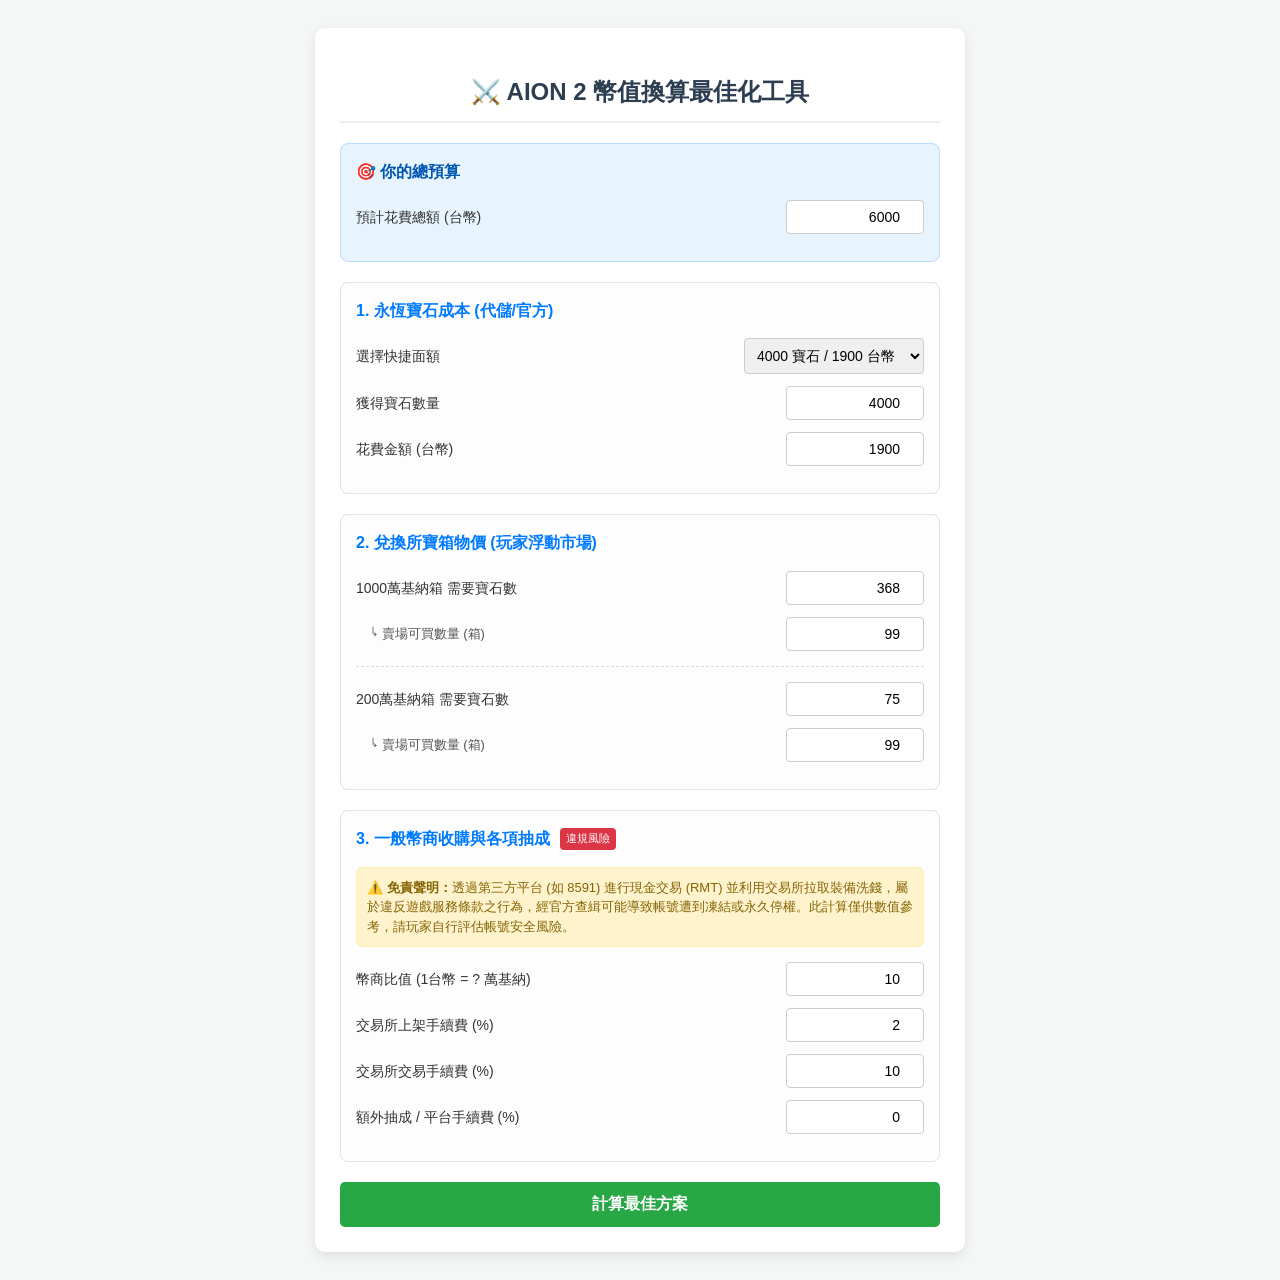
==== nca2-coin-tool/index.html @ c1eca9fd "refactor: 將 coin.html 遷移至 nca2-coin-tool/ 並新增專案總覽 README" ====
<!DOCTYPE html>
<html lang="zh-TW">
<head>
    <meta charset="UTF-8">
    <meta name="viewport" content="width=device-width, initial-scale=1.0">
    <title>AION 2 幣值換算最佳化工具</title>
    <style>
        body {
            font-family: 'Segoe UI', Tahoma, Geneva, Verdana, sans-serif;
            background-color: #f4f7f6;
            color: #333;
            line-height: 1.6;
            padding: 20px;
        }
        .container {
            max-width: 600px;
            margin: 0 auto;
            background: #fff;
            padding: 25px;
            border-radius: 10px;
            box-shadow: 0 4px 12px rgba(0,0,0,0.1);
        }
        h2 {
            text-align: center;
            color: #2c3e50;
            margin-bottom: 20px;
            border-bottom: 2px solid #eee;
            padding-bottom: 10px;
        }
        .section {
            margin-bottom: 20px;
            padding: 15px;
            background-color: #fdfdfd;
            border: 1px solid #e1e4e8;
            border-radius: 8px;
        }
        .section-title {
            font-weight: bold;
            color: #007bff;
            margin-bottom: 15px;
            display: flex;
            align-items: center;
            flex-wrap: wrap;
        }
        .warning-badge {
            background-color: #dc3545;
            color: white;
            font-size: 11px;
            padding: 2px 6px;
            border-radius: 4px;
            margin-left: 10px;
            font-weight: normal;
        }
        .warning-box {
            background-color: #fff3cd;
            color: #856404;
            border: 1px solid #ffeeba;
            padding: 10px;
            border-radius: 5px;
            font-size: 13px;
            margin-bottom: 15px;
            line-height: 1.5;
        }
        .form-group {
            margin-bottom: 12px;
            display: flex;
            align-items: center;
            justify-content: space-between;
        }
        label {
            flex: 1;
            font-size: 14px;
        }
        input[type="number"] {
            width: 120px;
            padding: 8px;
            border: 1px solid #ccc;
            border-radius: 4px;
            text-align: right;
            font-size: 14px;
        }
        select {
            width: 180px; 
            padding: 8px;
            border: 1px solid #ccc;
            border-radius: 4px;
            font-size: 14px;
        }
        .main-budget {
            background-color: #e8f4fd;
            border-color: #b8daff;
        }
        button {
            width: 100%;
            padding: 12px;
            background-color: #28a745;
            color: white;
            border: none;
            border-radius: 5px;
            font-size: 16px;
            cursor: pointer;
            transition: background-color 0.3s;
            font-weight: bold;
        }
        button:hover {
            background-color: #218838;
        }
        #result-area {
            display: none;
            margin-top: 25px;
            padding: 15px;
            border-radius: 8px;
            background-color: #e9ecef;
        }
        .result-item {
            margin-bottom: 12px;
            padding: 15px;
            background: #fff;
            border-left: 5px solid #6c757d;
            border-radius: 4px;
            font-size: 15px;
        }
        .highlight {
            border-left: 5px solid #28a745;
            background-color: #f8fff9;
        }
        .highlight-title {
            font-weight: bold;
            color: #28a745;
            font-size: 16px;
            margin-bottom: 5px;
        }
        .normal-title {
            font-weight: bold;
            color: #495057;
            margin-bottom: 5px;
        }
        .number {
            font-family: monospace;
            font-size: 18px;
            color: #0056b3;
            font-weight: bold;
        }
        .sub-text {
            font-size: 13px;
            color: #666;
            margin-top: 5px;
            line-height: 1.4;
        }
        .danger-text {
            color: #dc3545;
            font-weight: bold;
        }
        .indent-label {
            color: #555;
            padding-left: 15px;
            font-size: 13px;
        }
        .remain-text {
            color: #28a745;
            font-weight: bold;
        }
    </style>
</head>
<body>

<div class="container">
    <h2>⚔️ AION 2 幣值換算最佳化工具</h2>

    <div class="section main-budget">
        <span class="section-title" style="color: #0056b3;">🎯 你的總預算</span>
        <div class="form-group">
            <label>預計花費總額 (台幣)</label>
            <input type="number" id="targetBudget" value="6000" step="100">
        </div>
    </div>

    <div class="section">
        <span class="section-title">1. 永恆寶石成本 (代儲/官方)</span>
        <div class="form-group">
            <label>選擇快捷面額</label>
            <select id="gemPreset" onchange="updateGemInputs()">
                <option value="4000,1900">4000 寶石 / 1900 台幣</option>
                <option value="2000,950">2000 寶石 / 950 台幣</option>
                <option value="1000,475">1000 寶石 / 475 台幣</option>
                <option value="400,190">400 寶石 / 190 台幣</option>
                <option value="custom">自訂輸入</option>
            </select>
        </div>
        <div class="form-group">
            <label>獲得寶石數量</label>
            <input type="number" id="gemAmount" value="4000" step="10">
        </div>
        <div class="form-group">
            <label>花費金額 (台幣)</label>
            <input type="number" id="gemPrice" value="1900" step="10">
        </div>
    </div>

    <div class="section">
        <span class="section-title">2. 兌換所寶箱物價 (玩家浮動市場)</span>
        <div class="form-group">
            <label>1000萬基納箱 需要寶石數</label>
            <input type="number" id="box10mGems" value="368" step="1">
        </div>
        <div class="form-group">
            <label class="indent-label">↳ 賣場可買數量 (箱)</label>
            <input type="number" id="box10mQty" value="99" step="1">
        </div>
        <div style="border-top: 1px dashed #ddd; margin: 15px 0;"></div>
        <div class="form-group">
            <label>200萬基納箱 需要寶石數</label>
            <input type="number" id="box2mGems" value="75" step="1">
        </div>
        <div class="form-group">
            <label class="indent-label">↳ 賣場可買數量 (箱)</label>
            <input type="number" id="box2mQty" value="99" step="1">
        </div>
    </div>

    <div class="section">
        <span class="section-title">
            3. 一般幣商收購與各項抽成 
            <span class="warning-badge">違規風險</span>
        </span>
        <div class="warning-box">
            <b>⚠️ 免責聲明：</b>透過第三方平台 (如 8591) 進行現金交易 (RMT) 並利用交易所拉取裝備洗錢，屬於違反遊戲服務條款之行為，經官方查緝可能導致帳號遭到凍結或永久停權。此計算僅供數值參考，請玩家自行評估帳號安全風險。
        </div>
        <div class="form-group">
            <label>幣商比值 (1台幣 = ? 萬基納)</label>
            <input type="number" id="coinSellerRate" value="10" step="0.1">
        </div>
        <div class="form-group">
            <label>交易所上架手續費 (%)</label>
            <input type="number" id="listingFee" value="2" step="1">
        </div>
        <div class="form-group">
            <label>交易所交易手續費 (%)</label>
            <input type="number" id="transactionFee" value="10" step="1">
        </div>
        <div class="form-group">
            <label>額外抽成 / 平台手續費 (%)</label>
            <input type="number" id="extraFee" value="0" step="1" placeholder="例如8591的6%">
        </div>
    </div>

    <button onclick="calculate()">計算最佳方案</button>

    <div id="result-area">
        <h3 style="margin-top:0; color:#333; font-size: 18px;">分析結果 (總預算 <span id="displayBudget"></span> 台幣)</h3>
        <div id="res-mixed" class="result-item"></div>
        <div id="res-10m" class="result-item"></div>
        <div id="res-2m" class="result-item"></div>
        <div id="res-seller" class="result-item"></div>
    </div>
</div>

<script>
    function updateGemInputs() {
        const preset = document.getElementById('gemPreset').value;
        if (preset !== 'custom') {
            const values = preset.split(',');
            document.getElementById('gemAmount').value = values[0];
            document.getElementById('gemPrice').value = values[1];
        }
    }

    window.onload = function() {
        const inputs = ['targetBudget', 'gemPreset', 'gemAmount', 'gemPrice', 'box10mGems', 'box10mQty', 'box2mGems', 'box2mQty', 'coinSellerRate', 'listingFee', 'transactionFee', 'extraFee'];
        inputs.forEach(id => {
            const savedValue = localStorage.getItem(id);
            if (savedValue !== null) {
                const el = document.getElementById(id);
                if (id === 'gemPreset' && savedValue === '4000,1700') {
                    el.value = '4000,1900';
                } else if (id === 'gemPrice' && savedValue === '1700') {
                    el.value = '1900';
                } else {
                    el.value = savedValue;
                }
            }
        });
    };

    function calculate() {
        const targetBudget = parseFloat(document.getElementById('targetBudget').value) || 6000;
        
        const gemAmount = parseFloat(document.getElementById('gemAmount').value) || 4000;
        const gemPrice = parseFloat(document.getElementById('gemPrice').value) || 1900;
        const costPerGem = gemPrice / gemAmount;
        
        // 1000萬箱參數
        const box10mGems = parseFloat(document.getElementById('box10mGems').value) || 368;
        const box10mQty = parseFloat(document.getElementById('box10mQty').value) || 0;
        
        // 200萬箱參數
        const box2mGems = parseFloat(document.getElementById('box2mGems').value) || 75;
        const box2mQty = parseFloat(document.getElementById('box2mQty').value) || 0;
        
        const coinSellerRate = parseFloat(document.getElementById('coinSellerRate').value) || 10;
        const listingFee = parseFloat(document.getElementById('listingFee').value) || 2;
        const transactionFee = parseFloat(document.getElementById('transactionFee').value) || 10;
        const extraFee = parseFloat(document.getElementById('extraFee').value) || 0;

        // 儲存設定
        const inputs = ['targetBudget', 'gemPreset', 'gemAmount', 'gemPrice', 'box10mGems', 'box10mQty', 'box2mGems', 'box2mQty', 'coinSellerRate', 'listingFee', 'transactionFee', 'extraFee'];
        inputs.forEach(id => {
            localStorage.setItem(id, document.getElementById(id).value);
        });

        document.getElementById('displayBudget').innerText = targetBudget.toLocaleString();

        // --- 方案一：兌換所 1000萬箱 (單純只買1000萬) ---
        const max10M_Boxes_Budget = Math.floor(targetBudget / (box10mGems * costPerGem));
        const actual10M_Boxes = Math.min(max10M_Boxes_Budget, box10mQty);
        const totalKinah_10M = actual10M_Boxes * 10000000;
        const spentNTD_10M = actual10M_Boxes * box10mGems * costPerGem;
        const remainNTD_10M = targetBudget - spentNTD_10M;

        // --- 方案二：兌換所 200萬箱 (單純只買200萬) ---
        const max2M_Boxes_Budget = Math.floor(targetBudget / (box2mGems * costPerGem));
        const actual2M_Boxes = Math.min(max2M_Boxes_Budget, box2mQty);
        const totalKinah_2M = actual2M_Boxes * 2000000;
        const spentNTD_2M = actual2M_Boxes * box2mGems * costPerGem;
        const remainNTD_2M = targetBudget - spentNTD_2M;

        // --- 方案三：兌換所 混搭購買 (優先買 1000萬，餘額補 200萬) ---
        const mix_actual10M_Boxes = Math.min(Math.floor(targetBudget / (box10mGems * costPerGem)), box10mQty);
        const mix_spent10M = mix_actual10M_Boxes * box10mGems * costPerGem;
        const mix_remainBudget = targetBudget - mix_spent10M;
        
        // 拿剩下的錢去買 200 萬箱
        const mix_actual2M_Boxes = Math.min(Math.floor(mix_remainBudget / (box2mGems * costPerGem)), box2mQty);
        const mix_spent2M = mix_actual2M_Boxes * box2mGems * costPerGem;
        
        const totalKinah_Mix = (mix_actual10M_Boxes * 10000000) + (mix_actual2M_Boxes * 2000000);
        const totalSpent_Mix = mix_spent10M + mix_spent2M;
        const remainNTD_Mix = targetBudget - totalSpent_Mix;
        const totalGems_Mix = (mix_actual10M_Boxes * box10mGems) + (mix_actual2M_Boxes * box2mGems);

        // --- 方案四：一般幣商 ---
        const grossKinah = targetBudget * (coinSellerRate * 10000);
        const totalFeePercentage = (listingFee + transactionFee + extraFee) / 100;
        const totalKinah_Seller = grossKinah * (1 - totalFeePercentage);

        const results = [
            { 
                id: 'res-mixed', 
                name: '兌換所 混搭購買 (1000萬優先)', 
                kinah: totalKinah_Mix, 
                note: `購買 <b>${mix_actual10M_Boxes}</b> 箱 1000萬 + <b>${mix_actual2M_Boxes}</b> 箱 200萬 (總共消耗 ${Math.round(totalGems_Mix).toLocaleString()} 顆寶石)`,
                budgetNote: `實際花費 ${Math.round(totalSpent_Mix).toLocaleString()} 台幣 / 剩餘 <span class="remain-text">${Math.round(remainNTD_Mix).toLocaleString()}</span> 台幣`
            },
            { 
                id: 'res-10m', 
                name: '兌換所 1000萬箱 (單買)', 
                kinah: totalKinah_10M, 
                note: `購買 <b>${actual10M_Boxes}</b> 箱 (消耗 ${Math.round(actual10M_Boxes * box10mGems).toLocaleString()} 顆寶石)`,
                budgetNote: `實際花費 ${Math.round(spentNTD_10M).toLocaleString()} 台幣 / 剩餘 <span class="remain-text">${Math.round(remainNTD_10M).toLocaleString()}</span> 台幣`
            },
            { 
                id: 'res-2m', 
                name: '兌換所 200萬箱 (單買)', 
                kinah: totalKinah_2M, 
                note: `購買 <b>${actual2M_Boxes}</b> 箱 (消耗 ${Math.round(actual2M_Boxes * box2mGems).toLocaleString()} 顆寶石)`,
                budgetNote: `實際花費 ${Math.round(spentNTD_2M).toLocaleString()} 台幣 / 剩餘 <span class="remain-text">${Math.round(remainNTD_2M).toLocaleString()}</span> 台幣`
            },
            { 
                id: 'res-seller', 
                name: '一般幣商收購 (拉裝備)', 
                kinah: totalKinah_Seller, 
                note: `已扣除 ${listingFee + transactionFee + extraFee}% 總手續費 (隱藏成本: ${((grossKinah - totalKinah_Seller) / 10000).toLocaleString()} 萬)<br><span class="danger-text">※ 警告：非官方現金交易存在鎖帳號風險。</span>`,
                budgetNote: `全額花費 ${Math.round(targetBudget).toLocaleString()} 台幣 (無餘額)`
            }
        ];

        // 找出總獲取基納最高的選項
        let bestIndex = 0;
        for (let i = 1; i < results.length; i++) {
            if (results[i].kinah > results[bestIndex].kinah) {
                bestIndex = i;
            }
        }

        document.getElementById('result-area').style.display = 'block';
        
        results.forEach((res, index) => {
            const el = document.getElementById(res.id);
            const formattedKinah = Math.floor(res.kinah).toLocaleString();
            const kinahInYi = (res.kinah / 100000000).toFixed(2); 
            const kinahInWan = Math.floor(res.kinah / 10000).toLocaleString(); 
            
            // 如果數量為 0 或預算不足以購買任何一箱的防呆顯示
            const displayYiWan = res.kinah > 0 ? `約 <b>${kinahInYi} 億</b> (${kinahInWan} 萬)` : `無法購買`;

            if (index === bestIndex && res.kinah > 0) {
                el.className = 'result-item highlight';
                el.innerHTML = `<div class="highlight-title">🏆 [總量最多] ${res.name}</div>
                                預計實拿: <span class="number">${formattedKinah}</span> 基納<br>
                                <div class="sub-text">${displayYiWan}</div>
                                <div class="sub-text">💡 ${res.note}</div>
                                <div class="sub-text">💰 ${res.budgetNote}</div>`;
            } else {
                el.className = 'result-item';
                el.innerHTML = `<div class="normal-title">▪️ ${res.name}</div>
                                預計實拿: <span class="number">${formattedKinah}</span> 基納<br>
                                <div class="sub-text">${displayYiWan}</div>
                                <div class="sub-text">💡 ${res.note}</div>
                                <div class="sub-text">💰 ${res.budgetNote}</div>`;
            }
        });
    }
</script>

</body>
</html>
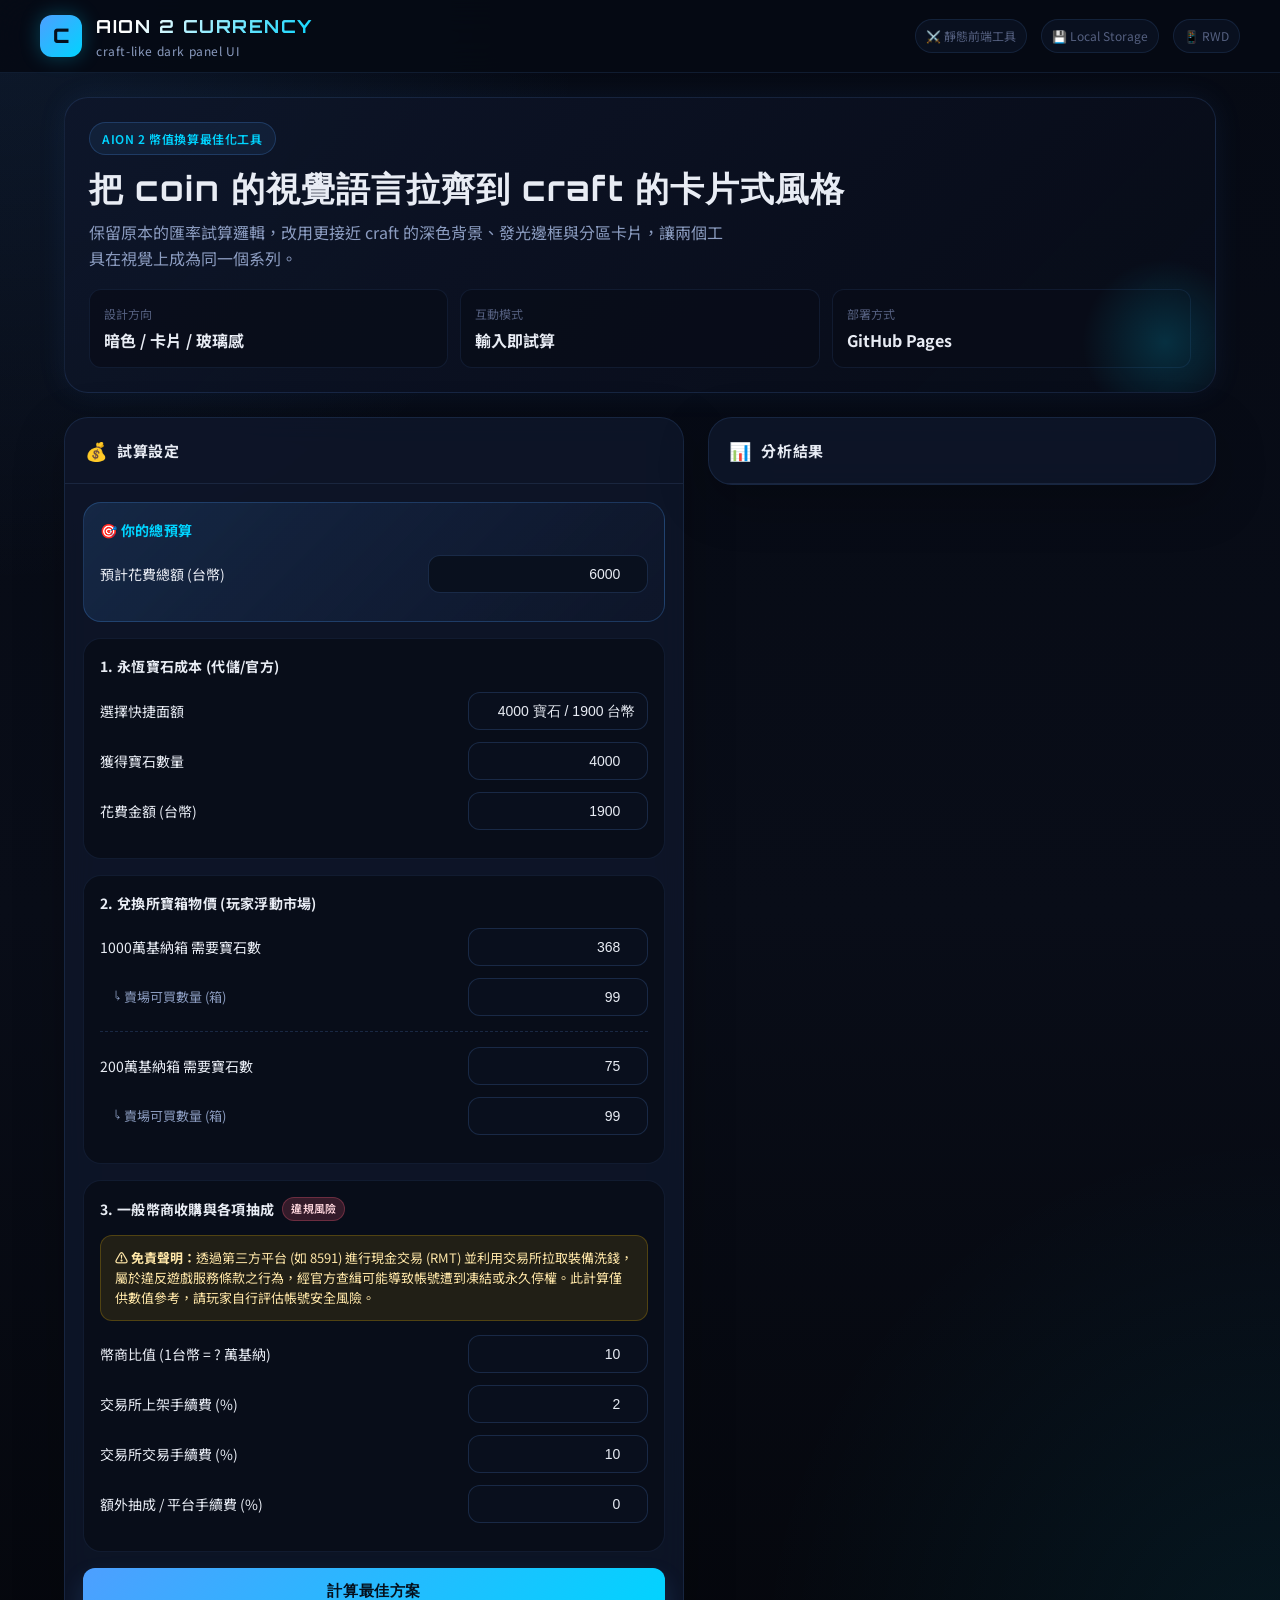
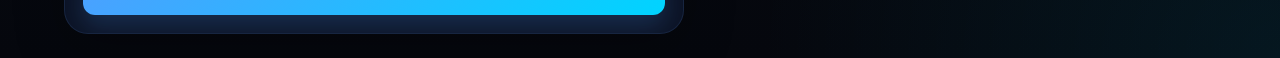
==== commit 5b718277: "Restyle coin tool to match craft" ====
--- a/nca2-coin-tool/index.html
+++ b/nca2-coin-tool/index.html
@@ -5,254 +5,650 @@
     <meta name="viewport" content="width=device-width, initial-scale=1.0">
     <title>AION 2 幣值換算最佳化工具</title>
     <style>
+        @import url('https://fonts.googleapis.com/css2?family=Noto+Sans+TC:wght@300;400;500;700;900&family=Orbitron:wght@400;700;900&display=swap');
+
+        :root {
+            --bg-primary: #060a14;
+            --bg-secondary: #0c1222;
+            --bg-card: rgba(14, 22, 42, 0.88);
+            --bg-card-soft: rgba(20, 30, 56, 0.7);
+            --bg-input: rgba(10, 16, 30, 0.95);
+            --border-glow: rgba(100, 160, 255, 0.15);
+            --border-dim: rgba(60, 80, 120, 0.3);
+            --text-primary: #e8ecf4;
+            --text-secondary: #8b9cc0;
+            --text-dim: #556080;
+            --accent-blue: #4d9fff;
+            --accent-cyan: #00d4ff;
+            --accent-gold: #ffd700;
+            --accent-green: #57d38c;
+            --accent-red: #ff5f79;
+            --shadow-glow: 0 0 30px rgba(77, 159, 255, 0.08);
+            --radius-sm: 6px;
+            --radius-md: 12px;
+            --radius-lg: 18px;
+            --radius-xl: 24px;
+            --transition: all 0.28s cubic-bezier(0.4, 0, 0.2, 1);
+        }
+
+        *,
+        *::before,
+        *::after {
+            box-sizing: border-box;
+        }
+
+        html {
+            scroll-behavior: smooth;
+        }
+
         body {
-            font-family: 'Segoe UI', Tahoma, Geneva, Verdana, sans-serif;
-            background-color: #f4f7f6;
-            color: #333;
+            margin: 0;
+            font-family: 'Noto Sans TC', -apple-system, BlinkMacSystemFont, sans-serif;
+            background:
+                radial-gradient(circle at top left, rgba(77, 159, 255, 0.10), transparent 28%),
+                radial-gradient(circle at bottom right, rgba(0, 212, 255, 0.08), transparent 25%),
+                linear-gradient(180deg, var(--bg-primary), #090d18 55%, #05070d 100%);
+            color: var(--text-primary);
+            min-height: 100vh;
             line-height: 1.6;
-            padding: 20px;
-        }
-        .container {
-            max-width: 600px;
+            overflow-x: hidden;
+        }
+
+        body::before {
+            content: '';
+            position: fixed;
+            inset: 0;
+            background-image: radial-gradient(rgba(255, 255, 255, 0.04) 1px, transparent 1px);
+            background-size: 24px 24px;
+            opacity: 0.14;
+            pointer-events: none;
+            z-index: 0;
+        }
+
+        .page-shell {
+            position: relative;
+            z-index: 1;
+        }
+
+        .header {
+            position: sticky;
+            top: 0;
+            z-index: 100;
+            background: rgba(6, 10, 20, 0.92);
+            backdrop-filter: blur(20px);
+            -webkit-backdrop-filter: blur(20px);
+            border-bottom: 1px solid rgba(100, 160, 255, 0.12);
+            padding: 0 24px;
+        }
+
+        .header-inner {
+            max-width: 1200px;
             margin: 0 auto;
-            background: #fff;
-            padding: 25px;
-            border-radius: 10px;
-            box-shadow: 0 4px 12px rgba(0,0,0,0.1);
-        }
-        h2 {
-            text-align: center;
-            color: #2c3e50;
-            margin-bottom: 20px;
-            border-bottom: 2px solid #eee;
-            padding-bottom: 10px;
-        }
-        .section {
-            margin-bottom: 20px;
-            padding: 15px;
-            background-color: #fdfdfd;
-            border: 1px solid #e1e4e8;
-            border-radius: 8px;
-        }
-        .section-title {
-            font-weight: bold;
-            color: #007bff;
-            margin-bottom: 15px;
-            display: flex;
-            align-items: center;
-            flex-wrap: wrap;
-        }
-        .warning-badge {
-            background-color: #dc3545;
-            color: white;
-            font-size: 11px;
-            padding: 2px 6px;
-            border-radius: 4px;
-            margin-left: 10px;
-            font-weight: normal;
-        }
-        .warning-box {
-            background-color: #fff3cd;
-            color: #856404;
-            border: 1px solid #ffeeba;
-            padding: 10px;
-            border-radius: 5px;
-            font-size: 13px;
-            margin-bottom: 15px;
-            line-height: 1.5;
-        }
-        .form-group {
-            margin-bottom: 12px;
+            min-height: 72px;
             display: flex;
             align-items: center;
             justify-content: space-between;
-        }
+            gap: 16px;
+            flex-wrap: wrap;
+        }
+
+        .logo {
+            display: flex;
+            align-items: center;
+            gap: 14px;
+            min-width: 0;
+        }
+
+        .logo-icon {
+            width: 42px;
+            height: 42px;
+            border-radius: 12px;
+            display: flex;
+            align-items: center;
+            justify-content: center;
+            background: linear-gradient(135deg, var(--accent-blue), var(--accent-cyan));
+            color: #05101d;
+            font-family: 'Orbitron', sans-serif;
+            font-weight: 900;
+            font-size: 20px;
+            box-shadow: 0 0 20px rgba(0, 212, 255, 0.28);
+            flex-shrink: 0;
+        }
+
+        .logo-text {
+            display: flex;
+            flex-direction: column;
+            min-width: 0;
+        }
+
+        .logo-title {
+            font-family: 'Orbitron', sans-serif;
+            font-size: 18px;
+            font-weight: 700;
+            letter-spacing: 1.5px;
+            background: linear-gradient(135deg, #fff 20%, var(--accent-cyan));
+            -webkit-background-clip: text;
+            -webkit-text-fill-color: transparent;
+            background-clip: text;
+            white-space: nowrap;
+        }
+
+        .logo-subtitle {
+            font-size: 12px;
+            color: var(--text-secondary);
+            letter-spacing: 0.6px;
+        }
+
+        .header-info {
+            display: flex;
+            align-items: center;
+            gap: 14px;
+            flex-wrap: wrap;
+            color: var(--text-dim);
+            font-size: 12px;
+        }
+
+        .header-info span {
+            display: inline-flex;
+            align-items: center;
+            gap: 6px;
+            padding: 6px 10px;
+            border: 1px solid rgba(100, 160, 255, 0.12);
+            border-radius: 999px;
+            background: rgba(14, 22, 42, 0.55);
+        }
+
+        .main-container {
+            max-width: 1200px;
+            margin: 0 auto;
+            padding: 24px;
+            position: relative;
+        }
+
+        .hero {
+            background: linear-gradient(135deg, rgba(14, 22, 42, 0.95), rgba(8, 12, 24, 0.9));
+            border: 1px solid rgba(100, 160, 255, 0.14);
+            border-radius: var(--radius-xl);
+            box-shadow: var(--shadow-glow);
+            padding: 24px;
+            margin-bottom: 24px;
+            position: relative;
+            overflow: hidden;
+        }
+
+        .hero::after {
+            content: '';
+            position: absolute;
+            inset: auto -40px -40px auto;
+            width: 180px;
+            height: 180px;
+            border-radius: 50%;
+            background: radial-gradient(circle, rgba(0, 212, 255, 0.18), transparent 65%);
+            pointer-events: none;
+        }
+
+        .hero-label {
+            display: inline-flex;
+            align-items: center;
+            gap: 8px;
+            padding: 6px 12px;
+            border-radius: 999px;
+            border: 1px solid rgba(77, 159, 255, 0.22);
+            background: rgba(77, 159, 255, 0.08);
+            color: var(--accent-cyan);
+            font-size: 12px;
+            font-weight: 600;
+            letter-spacing: 0.6px;
+            margin-bottom: 14px;
+        }
+
+        .hero h1 {
+            margin: 0;
+            font-family: 'Orbitron', sans-serif;
+            font-size: clamp(24px, 4vw, 34px);
+            line-height: 1.15;
+            letter-spacing: 1px;
+        }
+
+        .hero p {
+            margin: 12px 0 0;
+            color: var(--text-secondary);
+            max-width: 72ch;
+        }
+
+        .hero-metrics {
+            display: grid;
+            grid-template-columns: repeat(3, minmax(0, 1fr));
+            gap: 12px;
+            margin-top: 18px;
+        }
+
+        .metric-card {
+            background: rgba(8, 12, 24, 0.75);
+            border: 1px solid rgba(100, 160, 255, 0.10);
+            border-radius: var(--radius-md);
+            padding: 14px;
+        }
+
+        .metric-label {
+            font-size: 12px;
+            color: var(--text-dim);
+            margin-bottom: 4px;
+        }
+
+        .metric-value {
+            font-size: 16px;
+            font-weight: 700;
+            color: var(--text-primary);
+        }
+
+        .content-grid {
+            display: grid;
+            grid-template-columns: minmax(0, 1.1fr) minmax(320px, 0.9fr);
+            gap: 24px;
+            align-items: start;
+        }
+
+        .panel {
+            background: var(--bg-card);
+            border: 1px solid rgba(100, 160, 255, 0.12);
+            border-radius: var(--radius-xl);
+            backdrop-filter: blur(14px);
+            -webkit-backdrop-filter: blur(14px);
+            overflow: hidden;
+            box-shadow: 0 16px 50px rgba(0, 0, 0, 0.25);
+        }
+
+        .panel-header {
+            padding: 18px 20px;
+            border-bottom: 1px solid var(--border-dim);
+            display: flex;
+            align-items: center;
+            gap: 10px;
+        }
+
+        .panel-header h2 {
+            margin: 0;
+            font-size: 15px;
+            font-weight: 700;
+            letter-spacing: 0.6px;
+        }
+
+        .panel-header .icon {
+            font-size: 18px;
+        }
+
+        .panel-body {
+            padding: 18px;
+        }
+
+        .section {
+            margin-bottom: 16px;
+            padding: 16px;
+            background: rgba(7, 12, 22, 0.72);
+            border: 1px solid rgba(100, 160, 255, 0.10);
+            border-radius: var(--radius-lg);
+        }
+
+        .section.main-budget {
+            background: linear-gradient(135deg, rgba(77, 159, 255, 0.14), rgba(14, 22, 42, 0.85));
+            border-color: rgba(77, 159, 255, 0.24);
+        }
+
+        .section-title {
+            font-weight: 700;
+            color: var(--text-primary);
+            margin-bottom: 14px;
+            display: flex;
+            align-items: center;
+            gap: 8px;
+            flex-wrap: wrap;
+            font-size: 14px;
+            letter-spacing: 0.3px;
+        }
+
+        .warning-badge {
+            background: rgba(255, 95, 121, 0.18);
+            color: #ffd6dd;
+            font-size: 11px;
+            padding: 2px 8px;
+            border: 1px solid rgba(255, 95, 121, 0.28);
+            border-radius: 999px;
+            font-weight: 600;
+        }
+
+        .warning-box {
+            background: rgba(255, 193, 7, 0.10);
+            color: #ffe7a8;
+            border: 1px solid rgba(255, 193, 7, 0.22);
+            padding: 12px 14px;
+            border-radius: var(--radius-md);
+            font-size: 13px;
+            margin-bottom: 14px;
+            line-height: 1.55;
+        }
+
+        .form-group {
+            margin-bottom: 12px;
+            display: grid;
+            grid-template-columns: 1fr auto;
+            gap: 12px;
+            align-items: center;
+        }
+
         label {
-            flex: 1;
             font-size: 14px;
-        }
-        input[type="number"] {
-            width: 120px;
-            padding: 8px;
-            border: 1px solid #ccc;
-            border-radius: 4px;
+            color: var(--text-primary);
+        }
+
+        .indent-label {
+            color: var(--text-secondary);
+            padding-left: 14px;
+            font-size: 13px;
+        }
+
+        input[type="number"],
+        select {
+            width: 180px;
+            max-width: 100%;
+            padding: 10px 12px;
+            border: 1px solid rgba(100, 160, 255, 0.18);
+            border-radius: var(--radius-md);
+            background: var(--bg-input);
+            color: var(--text-primary);
             text-align: right;
             font-size: 14px;
-        }
+            outline: none;
+            transition: var(--transition);
+        }
+
+        input[type="number"]:focus,
+        select:focus {
+            border-color: rgba(0, 212, 255, 0.45);
+            box-shadow: 0 0 0 3px rgba(0, 212, 255, 0.08);
+        }
+
         select {
-            width: 180px; 
-            padding: 8px;
-            border: 1px solid #ccc;
-            border-radius: 4px;
-            font-size: 14px;
-        }
-        .main-budget {
-            background-color: #e8f4fd;
-            border-color: #b8daff;
-        }
+            appearance: none;
+        }
+
+        .main-budget input[type="number"] {
+            width: 220px;
+        }
+
         button {
             width: 100%;
-            padding: 12px;
-            background-color: #28a745;
-            color: white;
+            padding: 14px 16px;
+            background: linear-gradient(135deg, var(--accent-blue), var(--accent-cyan));
+            color: #05101d;
             border: none;
-            border-radius: 5px;
-            font-size: 16px;
+            border-radius: var(--radius-md);
+            font-size: 15px;
             cursor: pointer;
-            transition: background-color 0.3s;
-            font-weight: bold;
-        }
+            transition: var(--transition);
+            font-weight: 800;
+            letter-spacing: 0.6px;
+            box-shadow: 0 12px 24px rgba(77, 159, 255, 0.18);
+        }
+
         button:hover {
-            background-color: #218838;
-        }
+            transform: translateY(-1px);
+            filter: brightness(1.04);
+        }
+
         #result-area {
             display: none;
-            margin-top: 25px;
-            padding: 15px;
-            border-radius: 8px;
-            background-color: #e9ecef;
-        }
+            padding: 18px;
+        }
+
+        #result-area h3 {
+            margin: 0 0 16px;
+            font-size: 18px;
+            color: var(--text-primary);
+        }
+
         .result-item {
             margin-bottom: 12px;
-            padding: 15px;
-            background: #fff;
-            border-left: 5px solid #6c757d;
-            border-radius: 4px;
-            font-size: 15px;
-        }
+            padding: 16px;
+            background: rgba(8, 12, 24, 0.85);
+            border: 1px solid rgba(100, 160, 255, 0.10);
+            border-left: 4px solid rgba(77, 159, 255, 0.45);
+            border-radius: var(--radius-md);
+            font-size: 14px;
+        }
+
         .highlight {
-            border-left: 5px solid #28a745;
-            background-color: #f8fff9;
-        }
+            border-left-color: var(--accent-green);
+            background: linear-gradient(135deg, rgba(87, 211, 140, 0.12), rgba(8, 12, 24, 0.88));
+            box-shadow: 0 0 0 1px rgba(87, 211, 140, 0.08) inset;
+        }
+
         .highlight-title {
-            font-weight: bold;
-            color: #28a745;
+            font-weight: 800;
+            color: #9ef2bd;
             font-size: 16px;
-            margin-bottom: 5px;
-        }
+            margin-bottom: 6px;
+        }
+
         .normal-title {
-            font-weight: bold;
-            color: #495057;
-            margin-bottom: 5px;
-        }
+            font-weight: 700;
+            color: var(--text-primary);
+            margin-bottom: 6px;
+        }
+
         .number {
-            font-family: monospace;
+            font-family: 'Orbitron', monospace;
             font-size: 18px;
-            color: #0056b3;
-            font-weight: bold;
-        }
+            color: var(--accent-cyan);
+            font-weight: 800;
+            letter-spacing: 0.4px;
+        }
+
         .sub-text {
             font-size: 13px;
-            color: #666;
-            margin-top: 5px;
-            line-height: 1.4;
-        }
+            color: var(--text-secondary);
+            margin-top: 6px;
+            line-height: 1.45;
+        }
+
         .danger-text {
-            color: #dc3545;
-            font-weight: bold;
-        }
-        .indent-label {
-            color: #555;
-            padding-left: 15px;
-            font-size: 13px;
-        }
+            color: #ff95a7;
+            font-weight: 700;
+        }
+
         .remain-text {
-            color: #28a745;
-            font-weight: bold;
+            color: #9ef2bd;
+            font-weight: 700;
+        }
+
+        #res-mixed,
+        #res-10m,
+        #res-2m,
+        #res-seller {
+            scroll-margin-top: 100px;
+        }
+
+        @media (max-width: 980px) {
+            .content-grid {
+                grid-template-columns: 1fr;
+            }
+
+            .hero-metrics {
+                grid-template-columns: 1fr;
+            }
+        }
+
+        @media (max-width: 640px) {
+            .header,
+            .main-container {
+                padding-left: 16px;
+                padding-right: 16px;
+            }
+
+            .hero,
+            .panel-body,
+            .result-item,
+            .section {
+                padding-left: 14px;
+                padding-right: 14px;
+            }
+
+            .form-group {
+                grid-template-columns: 1fr;
+            }
+
+            input[type="number"],
+            select,
+            .main-budget input[type="number"] {
+                width: 100%;
+                text-align: left;
+            }
         }
     </style>
 </head>
 <body>
-
-<div class="container">
-    <h2>⚔️ AION 2 幣值換算最佳化工具</h2>
-
-    <div class="section main-budget">
-        <span class="section-title" style="color: #0056b3;">🎯 你的總預算</span>
-        <div class="form-group">
-            <label>預計花費總額 (台幣)</label>
-            <input type="number" id="targetBudget" value="6000" step="100">
+<div class="page-shell">
+    <header class="header">
+        <div class="header-inner">
+            <div class="logo">
+                <div class="logo-icon">C</div>
+                <div class="logo-text">
+                    <div class="logo-title">AION 2 CURRENCY</div>
+                    <div class="logo-subtitle">craft-like dark panel UI</div>
+                </div>
+            </div>
+            <div class="header-info">
+                <span>⚔️ 靜態前端工具</span>
+                <span>💾 Local Storage</span>
+                <span>📱 RWD</span>
+            </div>
         </div>
-    </div>
-
-    <div class="section">
-        <span class="section-title">1. 永恆寶石成本 (代儲/官方)</span>
-        <div class="form-group">
-            <label>選擇快捷面額</label>
-            <select id="gemPreset" onchange="updateGemInputs()">
-                <option value="4000,1900">4000 寶石 / 1900 台幣</option>
-                <option value="2000,950">2000 寶石 / 950 台幣</option>
-                <option value="1000,475">1000 寶石 / 475 台幣</option>
-                <option value="400,190">400 寶石 / 190 台幣</option>
-                <option value="custom">自訂輸入</option>
-            </select>
+    </header>
+
+    <main class="main-container">
+        <section class="hero">
+            <div class="hero-label">AION 2 幣值換算最佳化工具</div>
+            <h1>把 coin 的視覺語言拉齊到 craft 的卡片式風格</h1>
+            <p>保留原本的匯率試算邏輯，改用更接近 craft 的深色背景、發光邊框與分區卡片，讓兩個工具在視覺上成為同一個系列。</p>
+            <div class="hero-metrics">
+                <div class="metric-card">
+                    <div class="metric-label">設計方向</div>
+                    <div class="metric-value">暗色 / 卡片 / 玻璃感</div>
+                </div>
+                <div class="metric-card">
+                    <div class="metric-label">互動模式</div>
+                    <div class="metric-value">輸入即試算</div>
+                </div>
+                <div class="metric-card">
+                    <div class="metric-label">部署方式</div>
+                    <div class="metric-value">GitHub Pages</div>
+                </div>
+            </div>
+        </section>
+
+        <div class="content-grid">
+            <section class="panel">
+                <div class="panel-header">
+                    <span class="icon">💰</span>
+                    <h2>試算設定</h2>
+                </div>
+                <div class="panel-body">
+                    <div class="section main-budget">
+                        <span class="section-title" style="color: var(--accent-cyan);">🎯 你的總預算</span>
+                        <div class="form-group">
+                            <label>預計花費總額 (台幣)</label>
+                            <input type="number" id="targetBudget" value="6000" step="100">
+                        </div>
+                    </div>
+
+                    <div class="section">
+                        <span class="section-title">1. 永恆寶石成本 (代儲/官方)</span>
+                        <div class="form-group">
+                            <label>選擇快捷面額</label>
+                            <select id="gemPreset" onchange="updateGemInputs()">
+                                <option value="4000,1900">4000 寶石 / 1900 台幣</option>
+                                <option value="2000,950">2000 寶石 / 950 台幣</option>
+                                <option value="1000,475">1000 寶石 / 475 台幣</option>
+                                <option value="400,190">400 寶石 / 190 台幣</option>
+                                <option value="custom">自訂輸入</option>
+                            </select>
+                        </div>
+                        <div class="form-group">
+                            <label>獲得寶石數量</label>
+                            <input type="number" id="gemAmount" value="4000" step="10">
+                        </div>
+                        <div class="form-group">
+                            <label>花費金額 (台幣)</label>
+                            <input type="number" id="gemPrice" value="1900" step="10">
+                        </div>
+                    </div>
+
+                    <div class="section">
+                        <span class="section-title">2. 兌換所寶箱物價 (玩家浮動市場)</span>
+                        <div class="form-group">
+                            <label>1000萬基納箱 需要寶石數</label>
+                            <input type="number" id="box10mGems" value="368" step="1">
+                        </div>
+                        <div class="form-group">
+                            <label class="indent-label">↳ 賣場可買數量 (箱)</label>
+                            <input type="number" id="box10mQty" value="99" step="1">
+                        </div>
+                        <div style="border-top: 1px dashed rgba(100, 160, 255, 0.18); margin: 15px 0;"></div>
+                        <div class="form-group">
+                            <label>200萬基納箱 需要寶石數</label>
+                            <input type="number" id="box2mGems" value="75" step="1">
+                        </div>
+                        <div class="form-group">
+                            <label class="indent-label">↳ 賣場可買數量 (箱)</label>
+                            <input type="number" id="box2mQty" value="99" step="1">
+                        </div>
+                    </div>
+
+                    <div class="section">
+                        <span class="section-title">
+                            3. 一般幣商收購與各項抽成
+                            <span class="warning-badge">違規風險</span>
+                        </span>
+                        <div class="warning-box">
+                            <b>⚠️ 免責聲明：</b>透過第三方平台 (如 8591) 進行現金交易 (RMT) 並利用交易所拉取裝備洗錢，屬於違反遊戲服務條款之行為，經官方查緝可能導致帳號遭到凍結或永久停權。此計算僅供數值參考，請玩家自行評估帳號安全風險。
+                        </div>
+                        <div class="form-group">
+                            <label>幣商比值 (1台幣 = ? 萬基納)</label>
+                            <input type="number" id="coinSellerRate" value="10" step="0.1">
+                        </div>
+                        <div class="form-group">
+                            <label>交易所上架手續費 (%)</label>
+                            <input type="number" id="listingFee" value="2" step="1">
+                        </div>
+                        <div class="form-group">
+                            <label>交易所交易手續費 (%)</label>
+                            <input type="number" id="transactionFee" value="10" step="1">
+                        </div>
+                        <div class="form-group">
+                            <label>額外抽成 / 平台手續費 (%)</label>
+                            <input type="number" id="extraFee" value="0" step="1" placeholder="例如8591的6%">
+                        </div>
+                    </div>
+
+                    <button onclick="calculate()">計算最佳方案</button>
+                </div>
+            </section>
+
+            <section class="panel">
+                <div class="panel-header">
+                    <span class="icon">📊</span>
+                    <h2>分析結果</h2>
+                </div>
+                <div id="result-area">
+                    <h3>分析結果 (總預算 <span id="displayBudget"></span> 台幣)</h3>
+                    <div id="res-mixed" class="result-item"></div>
+                    <div id="res-10m" class="result-item"></div>
+                    <div id="res-2m" class="result-item"></div>
+                    <div id="res-seller" class="result-item"></div>
+                </div>
+            </section>
         </div>
-        <div class="form-group">
-            <label>獲得寶石數量</label>
-            <input type="number" id="gemAmount" value="4000" step="10">
-        </div>
-        <div class="form-group">
-            <label>花費金額 (台幣)</label>
-            <input type="number" id="gemPrice" value="1900" step="10">
-        </div>
-    </div>
-
-    <div class="section">
-        <span class="section-title">2. 兌換所寶箱物價 (玩家浮動市場)</span>
-        <div class="form-group">
-            <label>1000萬基納箱 需要寶石數</label>
-            <input type="number" id="box10mGems" value="368" step="1">
-        </div>
-        <div class="form-group">
-            <label class="indent-label">↳ 賣場可買數量 (箱)</label>
-            <input type="number" id="box10mQty" value="99" step="1">
-        </div>
-        <div style="border-top: 1px dashed #ddd; margin: 15px 0;"></div>
-        <div class="form-group">
-            <label>200萬基納箱 需要寶石數</label>
-            <input type="number" id="box2mGems" value="75" step="1">
-        </div>
-        <div class="form-group">
-            <label class="indent-label">↳ 賣場可買數量 (箱)</label>
-            <input type="number" id="box2mQty" value="99" step="1">
-        </div>
-    </div>
-
-    <div class="section">
-        <span class="section-title">
-            3. 一般幣商收購與各項抽成 
-            <span class="warning-badge">違規風險</span>
-        </span>
-        <div class="warning-box">
-            <b>⚠️ 免責聲明：</b>透過第三方平台 (如 8591) 進行現金交易 (RMT) 並利用交易所拉取裝備洗錢，屬於違反遊戲服務條款之行為，經官方查緝可能導致帳號遭到凍結或永久停權。此計算僅供數值參考，請玩家自行評估帳號安全風險。
-        </div>
-        <div class="form-group">
-            <label>幣商比值 (1台幣 = ? 萬基納)</label>
-            <input type="number" id="coinSellerRate" value="10" step="0.1">
-        </div>
-        <div class="form-group">
-            <label>交易所上架手續費 (%)</label>
-            <input type="number" id="listingFee" value="2" step="1">
-        </div>
-        <div class="form-group">
-            <label>交易所交易手續費 (%)</label>
-            <input type="number" id="transactionFee" value="10" step="1">
-        </div>
-        <div class="form-group">
-            <label>額外抽成 / 平台手續費 (%)</label>
-            <input type="number" id="extraFee" value="0" step="1" placeholder="例如8591的6%">
-        </div>
-    </div>
-
-    <button onclick="calculate()">計算最佳方案</button>
-
-    <div id="result-area">
-        <h3 style="margin-top:0; color:#333; font-size: 18px;">分析結果 (總預算 <span id="displayBudget"></span> 台幣)</h3>
-        <div id="res-mixed" class="result-item"></div>
-        <div id="res-10m" class="result-item"></div>
-        <div id="res-2m" class="result-item"></div>
-        <div id="res-seller" class="result-item"></div>
-    </div>
+    </main>
 </div>
 
 <script>
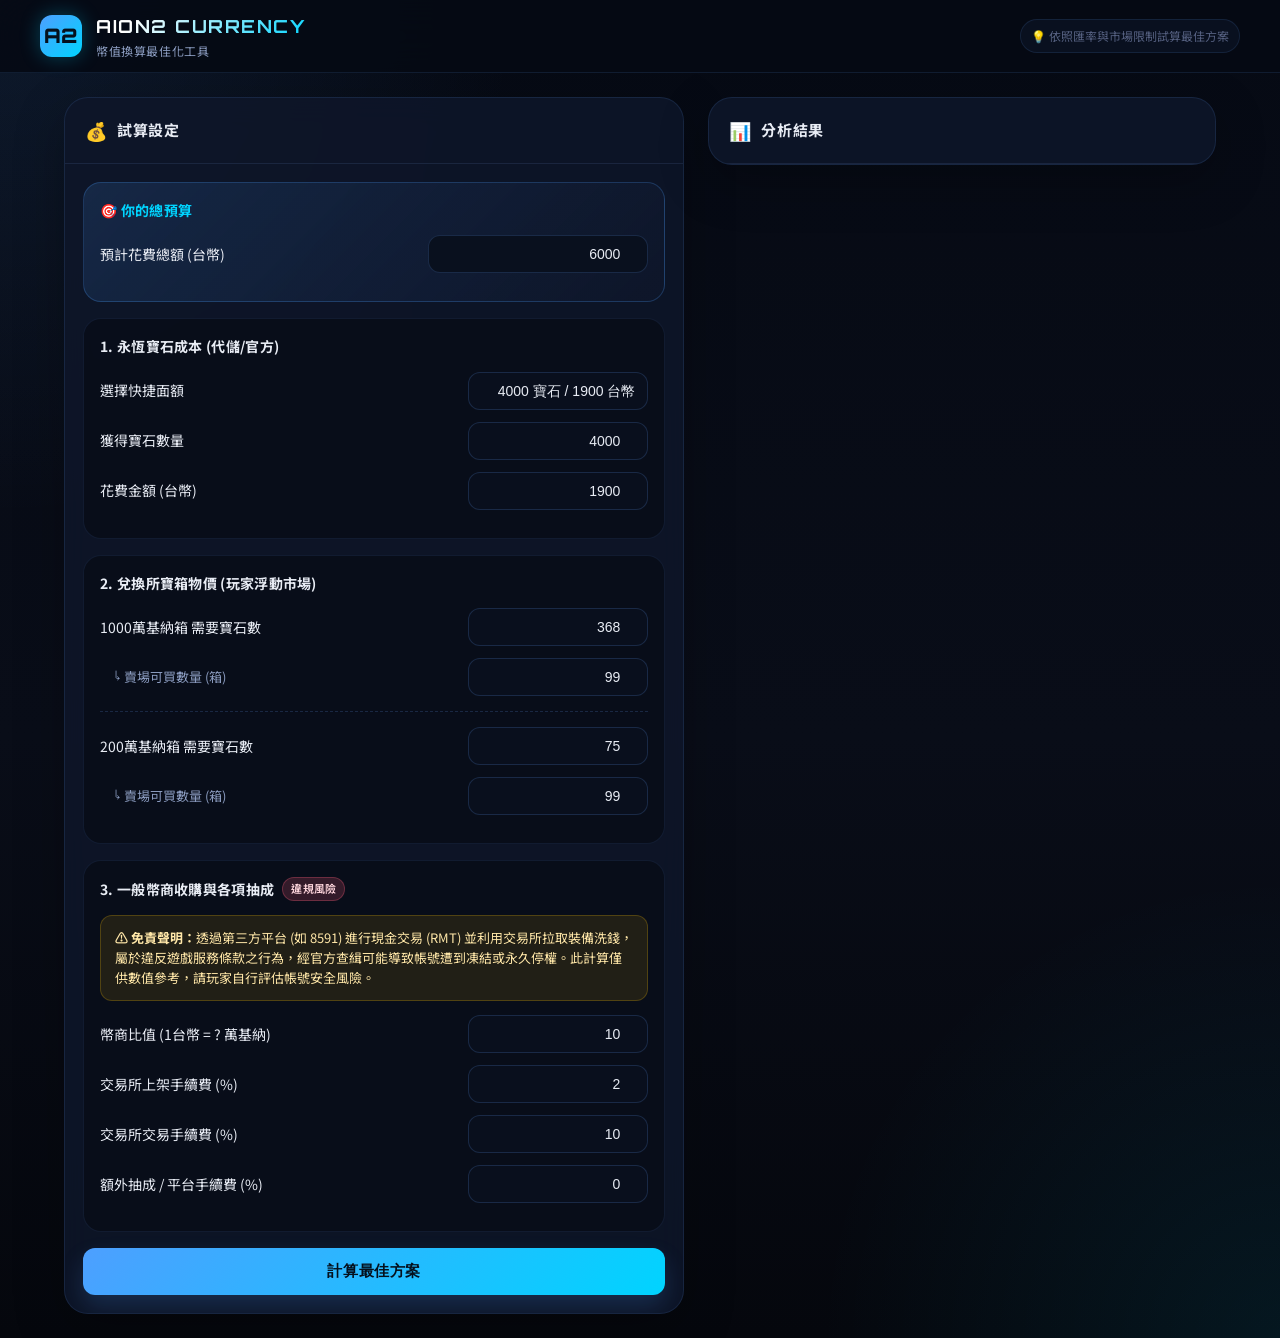
==== commit 4a181791: "Sync craft README and local assets" ====
--- a/nca2-coin-tool/index.html
+++ b/nca2-coin-tool/index.html
@@ -511,41 +511,19 @@
     <header class="header">
         <div class="header-inner">
             <div class="logo">
-                <div class="logo-icon">C</div>
+                <div class="logo-icon">A2</div>
                 <div class="logo-text">
-                    <div class="logo-title">AION 2 CURRENCY</div>
-                    <div class="logo-subtitle">craft-like dark panel UI</div>
+                    <div class="logo-title">AION2 CURRENCY</div>
+                    <div class="logo-subtitle">幣值換算最佳化工具</div>
                 </div>
             </div>
             <div class="header-info">
-                <span>⚔️ 靜態前端工具</span>
-                <span>💾 Local Storage</span>
-                <span>📱 RWD</span>
+                <span>💡 依照匯率與市場限制試算最佳方案</span>
             </div>
         </div>
     </header>
 
     <main class="main-container">
-        <section class="hero">
-            <div class="hero-label">AION 2 幣值換算最佳化工具</div>
-            <h1>把 coin 的視覺語言拉齊到 craft 的卡片式風格</h1>
-            <p>保留原本的匯率試算邏輯，改用更接近 craft 的深色背景、發光邊框與分區卡片，讓兩個工具在視覺上成為同一個系列。</p>
-            <div class="hero-metrics">
-                <div class="metric-card">
-                    <div class="metric-label">設計方向</div>
-                    <div class="metric-value">暗色 / 卡片 / 玻璃感</div>
-                </div>
-                <div class="metric-card">
-                    <div class="metric-label">互動模式</div>
-                    <div class="metric-value">輸入即試算</div>
-                </div>
-                <div class="metric-card">
-                    <div class="metric-label">部署方式</div>
-                    <div class="metric-value">GitHub Pages</div>
-                </div>
-            </div>
-        </section>
-
         <div class="content-grid">
             <section class="panel">
                 <div class="panel-header">
